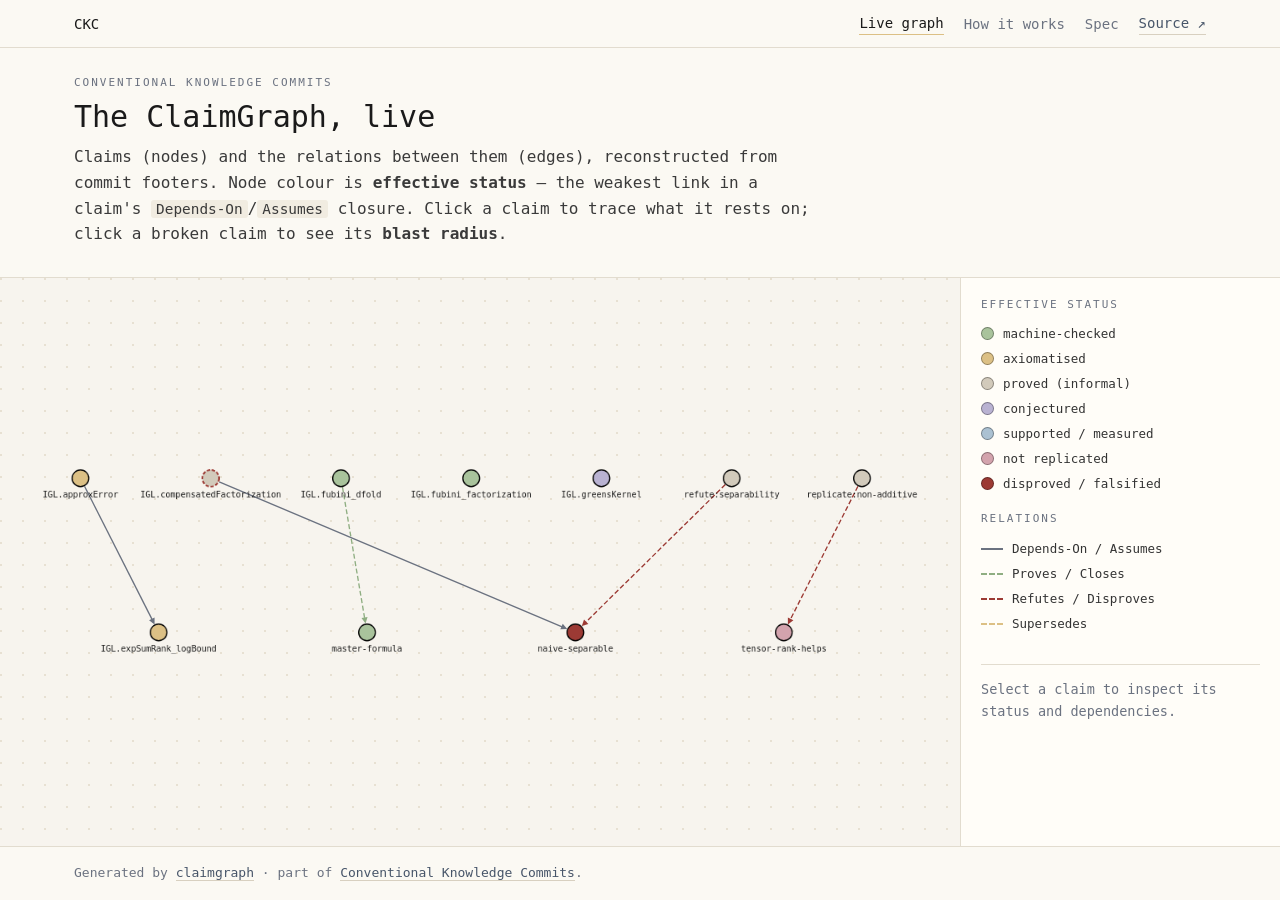
==== docs/index.html @ 16792a2f "docs: add didactic 'How it works' one-pager with D2 pipeline diagram A new how-it-works.html explain" ====
<!DOCTYPE html>
<html lang="en">
<head>
<meta charset="utf-8">
<meta name="viewport" content="width=device-width, initial-scale=1">
<title>ClaimGraph · CKC</title>
<link rel="icon" href="data:image/svg+xml,%3Csvg%20xmlns='http://www.w3.org/2000/svg'%20viewBox='0%200%2032%2032'%3E%3Crect%20width='32'%20height='32'%20fill='%23f7f4ee'/%3E%3Cpath%20d='M9%206V26H27'%20stroke='%231a1a1a'%20stroke-width='2.4'%20fill='none'/%3E%3Ccircle%20cx='20'%20cy='13'%20r='3.4'%20fill='%23a9c39c'%20stroke='%231a1a1a'%20stroke-width='1.2'/%3E%3C/svg%3E">
<link rel="stylesheet" href="assets/claimgraph.css">
</head>
<body>
<nav class="nav"><div class="wrap">
  <a class="home" href="https://conventional-knowledge-commits.org/">CKC</a>
  <span class="sp"></span>
  <a href="index.html" class="here" style="border-bottom:1.5px solid var(--ochre);color:var(--ink)">Live graph</a>
  <a href="how-it-works.html">How it works</a>
  <a href="https://conventional-knowledge-commits.org/impact-graph.html">Spec</a>
  <a class="ext" href="https://github.com/hotherio/claimgraph">Source ↗</a>
</div></nav>

<header class="hero"><div class="wrap">
  <div class="tag">Conventional Knowledge Commits</div>
  <h1>The ClaimGraph, live</h1>
  <p class="lede">Claims (nodes) and the relations between them (edges), reconstructed from commit
  footers. Node colour is <b>effective status</b> — the weakest link in a claim's
  <code>Depends-On</code>/<code>Assumes</code> closure. Click a claim to trace what it rests on;
  click a broken claim to see its <b>blast radius</b>.</p>
</div></header>

<main class="board">
  <div id="cy" aria-label="ClaimGraph visualization"></div>
  <aside id="panel" class="panel">
    <div class="legend">
      <div class="tag">Effective status</div>
      <ul class="swatches" id="status-legend"></ul>
      <div class="tag">Relations</div>
      <ul class="swatches" id="edge-legend"></ul>
    </div>
    <div id="detail" class="detail">
      <p class="hint">Select a claim to inspect its status and dependencies.</p>
    </div>
  </aside>
</main>

<footer><div class="wrap">
  Generated by <a href="https://github.com/hotherio/claimgraph">claimgraph</a> ·
  part of <a href="https://conventional-knowledge-commits.org/">Conventional Knowledge Commits</a>.
</div></footer>

<script src="assets/vendor/cytoscape.min.js"></script>
<script src="assets/claimgraph.js"></script>
</body>
</html>
---- docs/assets/claimgraph.css ----
:root{
  --paper:#f7f4ee; --panel:#fffdf8; --ink:#1a1a1a; --muted:#6b7280; --slate:#475569;
  --rule:#e2dccf; --rule-2:#d8d0c0;
  --warm:#e4d4ba; --cool:#abc1d2; --sage:#a9c39c; --ochre:#dcc085; --rose:#d3a3ad;
  --danger:#9c3a34; --stone:#d2cabb; --lav:#b9b2d2;
  --mono:'SF Mono',Menlo,Monaco,Consolas,'DejaVu Sans Mono','Courier New',monospace;
}
*{box-sizing:border-box}
body{margin:0;background:var(--paper);color:var(--ink);font-family:var(--mono);
  font-size:16px;line-height:1.6;-webkit-font-smoothing:antialiased;
  display:flex;flex-direction:column;min-height:100vh}
.wrap{max-width:1180px;margin:0 auto;padding:0 24px;width:100%}
a{color:var(--slate);text-decoration:none;border-bottom:1px solid var(--rule-2)}
a:hover{color:var(--ink);border-color:var(--ink)}
code{background:#f1ece1;padding:1px 5px;border-radius:3px;font-size:.9em}
.tag{font-size:11px;letter-spacing:2px;text-transform:uppercase;color:var(--muted);margin-bottom:8px}

.nav{border-bottom:1px solid var(--rule);background:#fbf9f3}
.nav .wrap{display:flex;flex-wrap:wrap;gap:4px 20px;align-items:center;padding:12px 24px;font-size:14px}
.nav .home{font-weight:500;border:0;color:var(--ink)}
.nav .home:hover{color:var(--danger)}
.nav .sp{flex:1}
.nav a{border:0;color:var(--muted)}
.nav a:hover{color:var(--ink)}
.nav a.ext{color:var(--slate);border-bottom:1px solid var(--rule-2)}

.hero{border-bottom:1px solid var(--rule);background:#fbf9f3}
.hero .wrap{padding:26px 24px 30px}
.hero h1{font-weight:500;font-size:30px;line-height:1.15;margin:0 0 10px}
.lede{margin:0;max-width:760px;color:#3a3a3a}

.board{flex:1;display:grid;grid-template-columns:1fr 320px;gap:0;min-height:560px}
#cy{height:100%;min-height:560px;background:
  radial-gradient(circle at 1px 1px, #e7e0d2 1px, transparent 0) 0 0/22px 22px,
  var(--paper)}
.panel{border-left:1px solid var(--rule);background:var(--panel);padding:18px 20px;overflow-y:auto}

.legend{padding-bottom:14px;border-bottom:1px solid var(--rule);margin-bottom:14px}
.swatches{list-style:none;margin:0 0 14px;padding:0;font-size:12.5px}
.swatches li{display:flex;align-items:center;gap:9px;padding:2.5px 0;color:#333}
.swatches .dot{width:13px;height:13px;border-radius:50%;border:1px solid rgba(0,0,0,.35);flex:none}
.swatches .line{width:22px;height:0;border-top-width:2.5px;border-top-style:solid;flex:none}

.detail .hint{color:var(--muted);font-size:13.5px}
.detail h2{font-size:15px;font-weight:500;margin:0 0 4px;word-break:break-all}
.detail .kind{font-size:11px;letter-spacing:1.5px;text-transform:uppercase;color:var(--muted);margin-bottom:12px}
.detail .stmt{font-size:13.5px;color:#333;margin:0 0 14px;line-height:1.5}
.detail dl{margin:0;font-size:13px}
.detail dt{color:var(--muted);font-size:11px;letter-spacing:1px;text-transform:uppercase;margin-top:10px}
.detail dd{margin:2px 0 0}
.detail .pill{display:inline-block;padding:2px 9px;border-radius:11px;font-size:12px;border:1px solid rgba(0,0,0,.28)}
.detail .flag{margin-top:14px;padding:9px 11px;border-radius:4px;background:#f7e9e7;
  border:1px solid #e3c4c0;color:var(--danger);font-size:12.5px}

footer{border-top:1px solid var(--rule);background:#fbf9f3;font-size:13px;color:var(--muted)}
footer .wrap{padding:16px 24px}

@media (max-width:820px){
  .board{grid-template-columns:1fr}
  .panel{border-left:0;border-top:1px solid var(--rule)}
}

/* ── how-it-works one-pager ─────────────────────────────────────────── */
.prose{flex:1}
.prose .wrap{max-width:840px;padding-top:14px;padding-bottom:48px}
.prose section{margin:34px 0}
.prose h2{font-weight:500;font-size:21px;margin:0 0 10px;line-height:1.25}
.prose h2 .n{color:var(--muted);font-weight:400;margin-right:10px}
.prose h3{font-weight:500;font-size:15px;margin:22px 0 6px}
.prose p{margin:0 0 12px;color:#2c2a26}
.prose ul{margin:0 0 12px;padding-left:20px;color:#2c2a26}
.prose li{margin:4px 0}
.prose strong{font-weight:600}

/* full-bleed figure for the pipeline diagram */
figure.diagram{margin:22px 0;background:var(--panel);border:1px solid var(--rule);
  border-radius:8px;padding:18px 16px;overflow-x:auto}
figure.diagram img{display:block;width:100%;min-width:720px;height:auto}
figure.diagram figcaption{color:var(--muted);font-size:12.5px;margin-top:10px;text-align:center}

/* code + example commit */
pre.code{background:#f3eee3;border:1px solid var(--rule);border-left:3px solid var(--stone);
  border-radius:5px;padding:13px 15px;overflow-x:auto;font-size:13px;line-height:1.55;margin:0 0 12px}
pre.code .c{color:var(--muted)}
pre.commit{background:var(--panel);border:1px solid var(--rule);border-left:3px solid var(--sage);
  border-radius:5px;padding:13px 15px;overflow-x:auto;font-size:13px;line-height:1.6;margin:0 0 12px}
pre.commit .tok{color:var(--slate);font-weight:600}
pre.commit .rel{color:#7a5cab;font-weight:600}
pre.commit .brk{color:var(--danger);font-weight:600}
pre.commit .st{color:#5d7e4f;font-weight:600}

/* callout */
.callout{background:#f0f3ee;border:1px solid #cdd9c6;border-radius:6px;padding:13px 16px;
  margin:16px 0;font-size:13.5px;color:#39432f}
.callout b{color:#2e3a26}

/* two-column for the computed views */
.cols{display:grid;grid-template-columns:1fr 1fr;gap:16px;margin:14px 0}
.card{background:var(--panel);border:1px solid var(--rule);border-radius:7px;padding:15px 16px}
.card h3{margin:0 0 6px}
.card p{font-size:13px;margin:0 0 8px}

/* status pills (mirror the viewer colours) */
.pill{display:inline-block;padding:1px 8px;border-radius:11px;font-size:12px;border:1px solid rgba(0,0,0,.28);white-space:nowrap}
.pill.mc{background:#a9c39c55;border-color:#8fae82}
.pill.ax{background:#dcc08555;border-color:#bd9a55}
.pill.dis{background:#9c3a3422;border-color:#c07a74;color:var(--danger)}
.pill.pi{background:#d2cabb55;border-color:#b6ad9b}

.cta{display:flex;flex-wrap:wrap;gap:12px;margin:22px 0 6px}
.btn{border:1px solid var(--rule-2);background:var(--panel);color:var(--ink);
  padding:9px 18px;border-radius:4px;font-size:14px;border-bottom-width:1px}
.btn:hover{border-color:var(--ink);background:#fff}
.btn.primary{background:var(--sage);border-color:#8fae82}
.btn.primary:hover{background:#9bba8d;border-color:var(--ink)}

@media (max-width:680px){ .cols{grid-template-columns:1fr} }
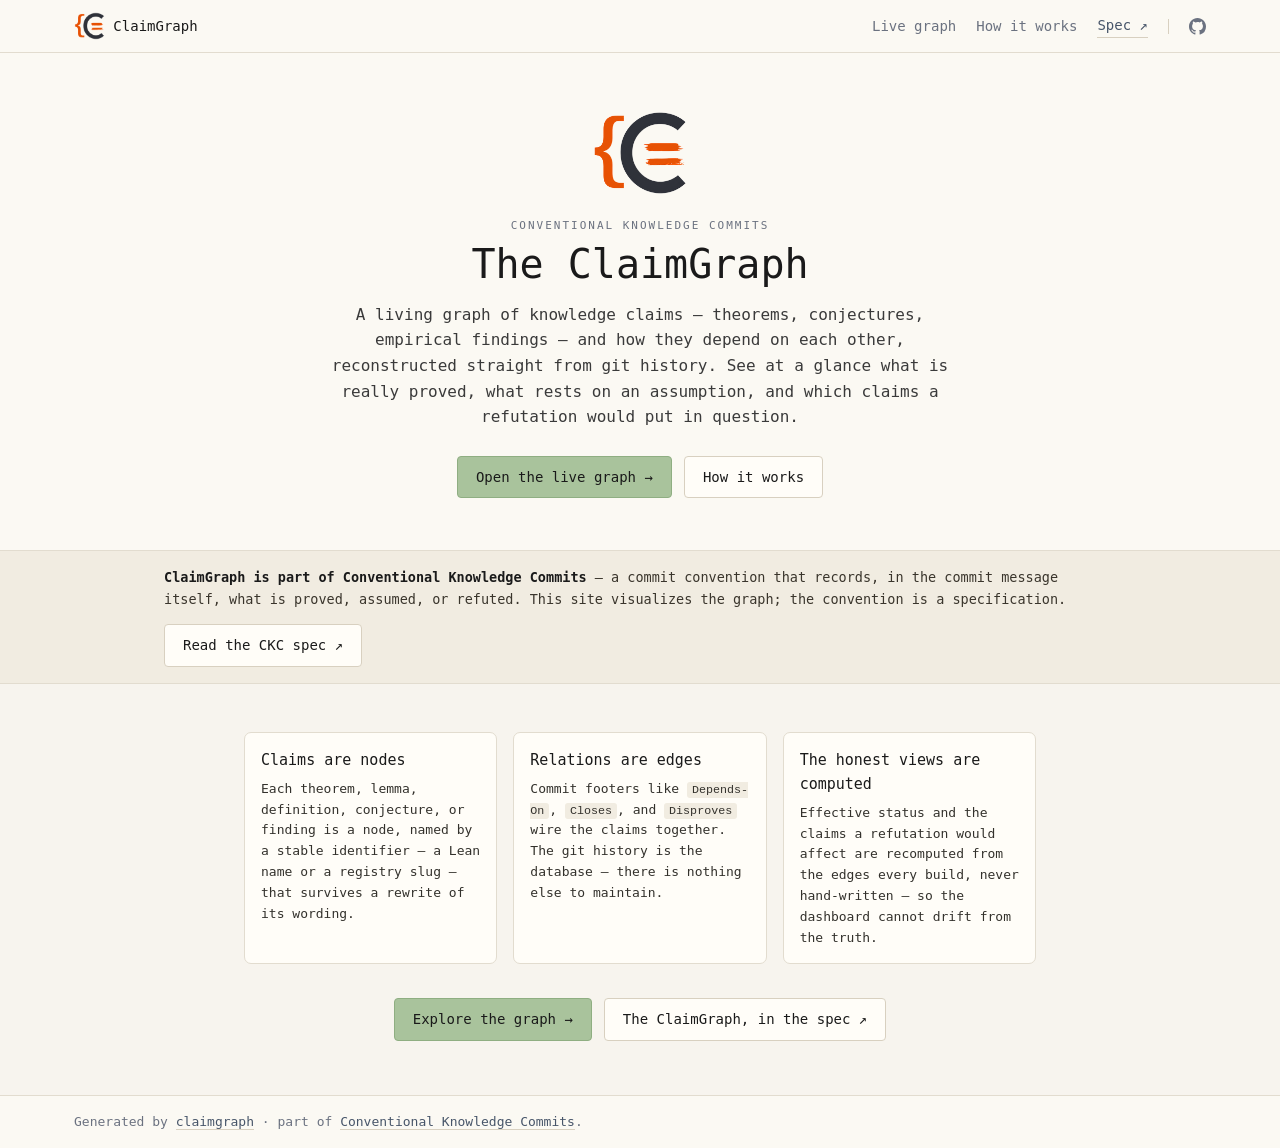
==== commit 3996a5be: "feat(site): landing page, CKC logo + GitHub icon, vertical diagram; rename blast-radius to affected " ====
--- a/docs/index.html
+++ b/docs/index.html
@@ -3,50 +3,71 @@
 <head>
 <meta charset="utf-8">
 <meta name="viewport" content="width=device-width, initial-scale=1">
-<title>ClaimGraph · CKC</title>
-<link rel="icon" href="data:image/svg+xml,%3Csvg%20xmlns='http://www.w3.org/2000/svg'%20viewBox='0%200%2032%2032'%3E%3Crect%20width='32'%20height='32'%20fill='%23f7f4ee'/%3E%3Cpath%20d='M9%206V26H27'%20stroke='%231a1a1a'%20stroke-width='2.4'%20fill='none'/%3E%3Ccircle%20cx='20'%20cy='13'%20r='3.4'%20fill='%23a9c39c'%20stroke='%231a1a1a'%20stroke-width='1.2'/%3E%3C/svg%3E">
+<title>ClaimGraph · Conventional Knowledge Commits</title>
+<meta name="description" content="A living graph of knowledge claims and how they depend on each other, reconstructed from git history — part of Conventional Knowledge Commits.">
+<link rel="icon" type="image/png" href="assets/favicon.png">
+<link rel="apple-touch-icon" href="assets/apple-touch-icon.png">
 <link rel="stylesheet" href="assets/claimgraph.css">
 </head>
 <body>
 <nav class="nav"><div class="wrap">
-  <a class="home" href="https://conventional-knowledge-commits.org/">CKC</a>
+  <a class="home" href="index.html"><img class="brand" src="assets/logo.png" width="384" height="343" alt="">ClaimGraph</a>
   <span class="sp"></span>
-  <a href="index.html" class="here" style="border-bottom:1.5px solid var(--ochre);color:var(--ink)">Live graph</a>
+  <a href="graph.html">Live graph</a>
   <a href="how-it-works.html">How it works</a>
-  <a href="https://conventional-knowledge-commits.org/impact-graph.html">Spec</a>
-  <a class="ext" href="https://github.com/hotherio/claimgraph">Source ↗</a>
+  <a class="ext" href="https://conventional-knowledge-commits.org/">Spec ↗</a>
+  <span class="navsep"></span>
+  <a class="gh" href="https://github.com/hotherio/claimgraph" aria-label="GitHub repository" title="GitHub repository"><svg viewBox="0 0 16 16" width="17" height="17" aria-hidden="true"><path fill="currentColor" d="M8 0C3.58 0 0 3.58 0 8c0 3.54 2.29 6.53 5.47 7.59.4.07.55-.17.55-.38 0-.19-.01-.82-.01-1.49-2.01.37-2.53-.49-2.69-.94-.09-.23-.48-.94-.82-1.13-.28-.15-.68-.52-.01-.53.63-.01 1.08.58 1.23.82.72 1.21 1.87.87 2.33.66.07-.52.28-.87.51-1.07-1.78-.2-3.64-.89-3.64-3.95 0-.87.31-1.59.82-2.15-.08-.2-.36-1.02.08-2.12 0 0 .67-.21 2.2.82a7.6 7.6 0 0 1 2-.27c.68 0 1.36.09 2 .27 1.53-1.04 2.2-.82 2.2-.82.44 1.1.16 1.92.08 2.12.51.56.82 1.27.82 2.15 0 3.07-1.87 3.75-3.65 3.95.29.25.54.73.54 1.48 0 1.07-.01 1.93-.01 2.2 0 .21.15.46.55.38A8.01 8.01 0 0 0 16 8c0-4.42-3.58-8-8-8z"/></svg></a>
 </div></nav>
 
-<header class="hero"><div class="wrap">
+<header class="lhero"><div class="wrap">
+  <img class="lhero-logo" src="assets/logo.png" alt="Conventional Knowledge Commits">
   <div class="tag">Conventional Knowledge Commits</div>
-  <h1>The ClaimGraph, live</h1>
-  <p class="lede">Claims (nodes) and the relations between them (edges), reconstructed from commit
-  footers. Node colour is <b>effective status</b> — the weakest link in a claim's
-  <code>Depends-On</code>/<code>Assumes</code> closure. Click a claim to trace what it rests on;
-  click a broken claim to see its <b>blast radius</b>.</p>
+  <h1>The ClaimGraph</h1>
+  <p class="llede">A living graph of knowledge claims — theorems, conjectures, empirical findings —
+  and how they depend on each other, reconstructed straight from git history. See at a glance what
+  is really proved, what rests on an assumption, and which claims a refutation would put in question.</p>
+  <div class="cta lcta">
+    <a class="btn primary" href="graph.html">Open the live graph →</a>
+    <a class="btn" href="how-it-works.html">How it works</a>
+  </div>
 </div></header>
 
-<main class="board">
-  <div id="cy" aria-label="ClaimGraph visualization"></div>
-  <aside id="panel" class="panel">
-    <div class="legend">
-      <div class="tag">Effective status</div>
-      <ul class="swatches" id="status-legend"></ul>
-      <div class="tag">Relations</div>
-      <ul class="swatches" id="edge-legend"></ul>
+<div class="specband"><div class="wrap">
+  <div><b>ClaimGraph is part of Conventional Knowledge Commits</b> — a commit convention that records,
+  in the commit message itself, what is proved, assumed, or refuted. This site visualizes the graph;
+  the convention is a specification.</div>
+  <a class="btn" href="https://conventional-knowledge-commits.org/">Read the CKC spec ↗</a>
+</div></div>
+
+<main class="prose"><div class="wrap">
+  <section class="features">
+    <div class="card">
+      <h3>Claims are nodes</h3>
+      <p>Each theorem, lemma, definition, conjecture, or finding is a node, named by a stable
+      identifier — a Lean name or a registry slug — that survives a rewrite of its wording.</p>
     </div>
-    <div id="detail" class="detail">
-      <p class="hint">Select a claim to inspect its status and dependencies.</p>
+    <div class="card">
+      <h3>Relations are edges</h3>
+      <p>Commit footers like <code>Depends-On</code>, <code>Closes</code>, and <code>Disproves</code>
+      wire the claims together. The git history is the database — there is nothing else to maintain.</p>
     </div>
-  </aside>
-</main>
+    <div class="card">
+      <h3>The honest views are computed</h3>
+      <p>Effective status and the claims a refutation would affect are recomputed from the edges
+      every build, never hand-written — so the dashboard cannot drift from the truth.</p>
+    </div>
+  </section>
+
+  <div class="cta" style="justify-content:center;margin-top:26px">
+    <a class="btn primary" href="graph.html">Explore the graph →</a>
+    <a class="btn" href="https://conventional-knowledge-commits.org/impact-graph.html">The ClaimGraph, in the spec ↗</a>
+  </div>
+</div></main>
 
 <footer><div class="wrap">
   Generated by <a href="https://github.com/hotherio/claimgraph">claimgraph</a> ·
   part of <a href="https://conventional-knowledge-commits.org/">Conventional Knowledge Commits</a>.
 </div></footer>
-
-<script src="assets/vendor/cytoscape.min.js"></script>
-<script src="assets/claimgraph.js"></script>
 </body>
 </html>
--- a/docs/assets/claimgraph.css
+++ b/docs/assets/claimgraph.css
@@ -17,12 +17,19 @@
 
 .nav{border-bottom:1px solid var(--rule);background:#fbf9f3}
 .nav .wrap{display:flex;flex-wrap:wrap;gap:4px 20px;align-items:center;padding:12px 24px;font-size:14px}
-.nav .home{font-weight:500;border:0;color:var(--ink)}
+.nav .home{font-weight:500;border:0;color:var(--ink);display:inline-flex;align-items:center;gap:8px}
 .nav .home:hover{color:var(--danger)}
+.nav .home .brand{height:28px;width:auto;display:block}
 .nav .sp{flex:1}
 .nav a{border:0;color:var(--muted)}
 .nav a:hover{color:var(--ink)}
+.nav a.here{color:var(--ink);border-bottom:1.5px solid var(--ochre)}
 .nav a.ext{color:var(--slate);border-bottom:1px solid var(--rule-2)}
+.nav a.ext:hover{color:var(--ink);border-color:var(--ink)}
+.nav .navsep{width:1px;height:15px;background:var(--rule-2)}
+.nav a.gh{border:0;color:var(--muted);display:inline-flex;align-items:center;padding:0}
+.nav a.gh:hover{color:var(--ink)}
+.nav a.gh svg{display:block}
 
 .hero{border-bottom:1px solid var(--rule);background:#fbf9f3}
 .hero .wrap{padding:26px 24px 30px}
@@ -115,3 +122,22 @@
 .btn.primary:hover{background:#9bba8d;border-color:var(--ink)}
 
 @media (max-width:680px){ .cols{grid-template-columns:1fr} }
+
+/* ── landing page ───────────────────────────────────────────────────── */
+.lhero{border-bottom:1px solid var(--rule);background:#fbf9f3;text-align:center}
+.lhero .wrap{max-width:800px;padding:56px 24px 46px}
+.lhero-logo{height:88px;width:auto;margin:0 auto 20px;display:block}
+.lhero h1{font-weight:500;font-size:40px;line-height:1.08;margin:4px 0 16px}
+.llede{font-size:16px;color:#3a3a3a;margin:0 auto 26px;max-width:660px;line-height:1.6}
+.cta.lcta{justify-content:center}
+
+.specband{background:#f1ece1;border-bottom:1px solid var(--rule)}
+.specband .wrap{max-width:1000px;display:flex;flex-wrap:wrap;gap:14px 24px;
+  align-items:center;justify-content:space-between;padding:16px 24px;font-size:13.5px;color:#3a352c}
+.specband b{color:var(--ink)}
+.specband .btn{white-space:nowrap}
+
+.features{display:grid;grid-template-columns:repeat(3,1fr);gap:16px;margin:32px 0 8px}
+.features .card h3{margin:0 0 7px;font-size:15px}
+.features .card p{margin:0;font-size:13px;color:#33312c}
+@media (max-width:720px){ .features{grid-template-columns:1fr} }
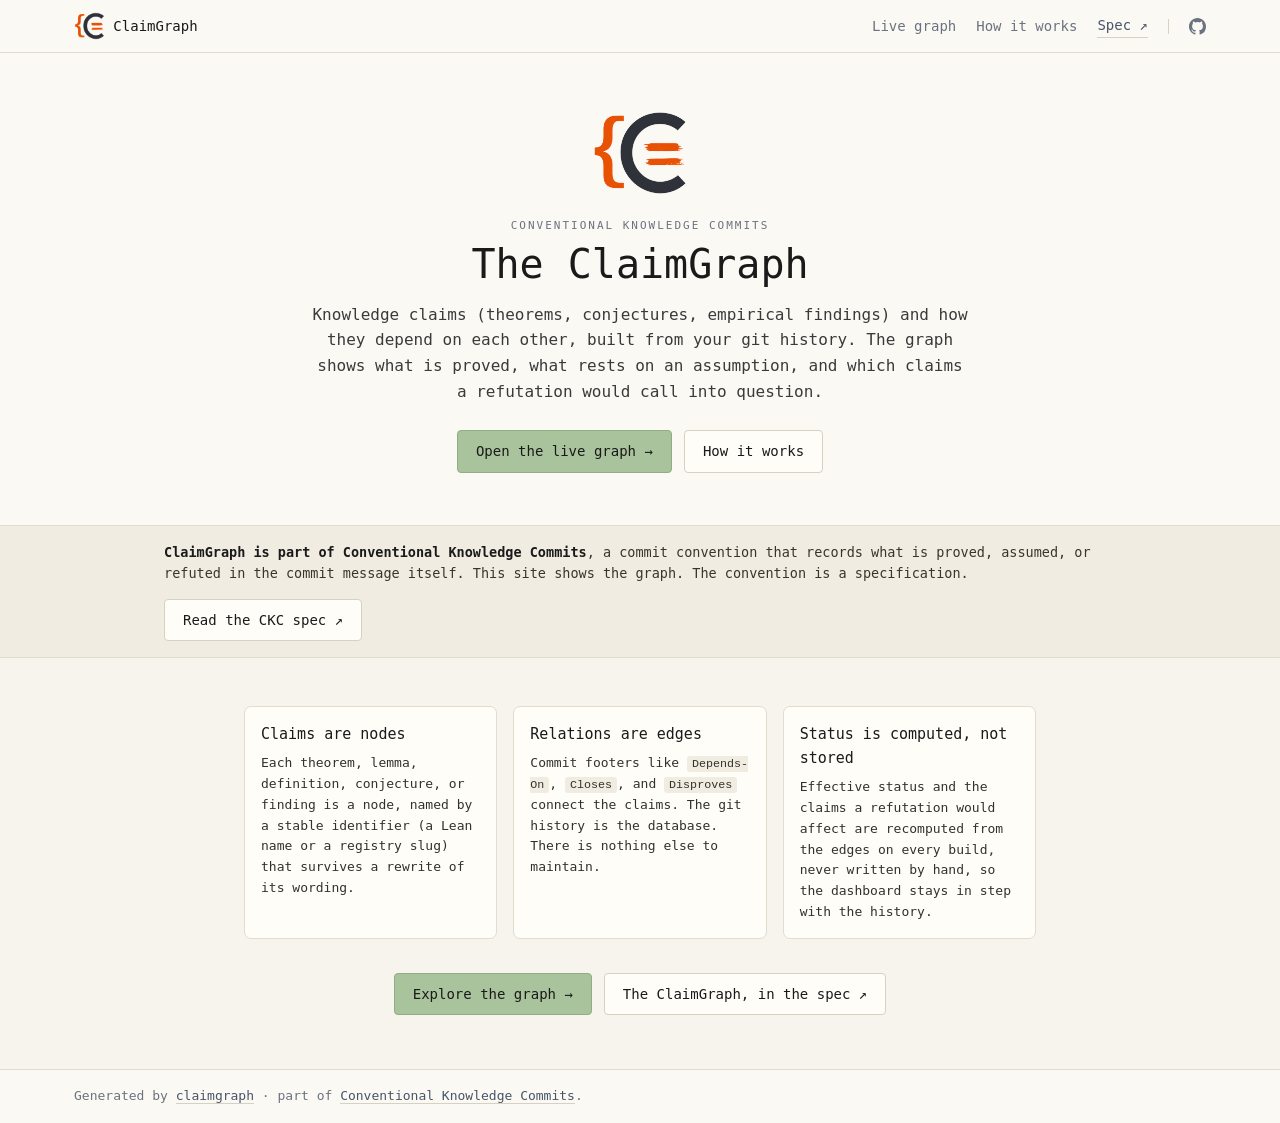
==== commit 4bda3c04: "docs: plain-voice copy pass, redraw pipeline diagram, match site favicon - Remove every em-dash and " ====
--- a/docs/index.html
+++ b/docs/index.html
@@ -4,7 +4,7 @@
 <meta charset="utf-8">
 <meta name="viewport" content="width=device-width, initial-scale=1">
 <title>ClaimGraph · Conventional Knowledge Commits</title>
-<meta name="description" content="A living graph of knowledge claims and how they depend on each other, reconstructed from git history — part of Conventional Knowledge Commits.">
+<meta name="description" content="A graph of knowledge claims and how they depend on each other, built from git history. Part of Conventional Knowledge Commits.">
 <link rel="icon" type="image/png" href="assets/favicon.png">
 <link rel="apple-touch-icon" href="assets/apple-touch-icon.png">
 <link rel="stylesheet" href="assets/claimgraph.css">
@@ -24,9 +24,9 @@
   <img class="lhero-logo" src="assets/logo.png" alt="Conventional Knowledge Commits">
   <div class="tag">Conventional Knowledge Commits</div>
   <h1>The ClaimGraph</h1>
-  <p class="llede">A living graph of knowledge claims — theorems, conjectures, empirical findings —
-  and how they depend on each other, reconstructed straight from git history. See at a glance what
-  is really proved, what rests on an assumption, and which claims a refutation would put in question.</p>
+  <p class="llede">Knowledge claims (theorems, conjectures, empirical findings) and how they depend
+  on each other, built from your git history. The graph shows what is proved, what rests on an
+  assumption, and which claims a refutation would call into question.</p>
   <div class="cta lcta">
     <a class="btn primary" href="graph.html">Open the live graph →</a>
     <a class="btn" href="how-it-works.html">How it works</a>
@@ -34,9 +34,9 @@
 </div></header>
 
 <div class="specband"><div class="wrap">
-  <div><b>ClaimGraph is part of Conventional Knowledge Commits</b> — a commit convention that records,
-  in the commit message itself, what is proved, assumed, or refuted. This site visualizes the graph;
-  the convention is a specification.</div>
+  <div><b>ClaimGraph is part of Conventional Knowledge Commits</b>, a commit convention that records
+  what is proved, assumed, or refuted in the commit message itself. This site shows the graph. The
+  convention is a specification.</div>
   <a class="btn" href="https://conventional-knowledge-commits.org/">Read the CKC spec ↗</a>
 </div></div>
 
@@ -45,17 +45,17 @@
     <div class="card">
       <h3>Claims are nodes</h3>
       <p>Each theorem, lemma, definition, conjecture, or finding is a node, named by a stable
-      identifier — a Lean name or a registry slug — that survives a rewrite of its wording.</p>
+      identifier (a Lean name or a registry slug) that survives a rewrite of its wording.</p>
     </div>
     <div class="card">
       <h3>Relations are edges</h3>
       <p>Commit footers like <code>Depends-On</code>, <code>Closes</code>, and <code>Disproves</code>
-      wire the claims together. The git history is the database — there is nothing else to maintain.</p>
+      connect the claims. The git history is the database. There is nothing else to maintain.</p>
     </div>
     <div class="card">
-      <h3>The honest views are computed</h3>
-      <p>Effective status and the claims a refutation would affect are recomputed from the edges
-      every build, never hand-written — so the dashboard cannot drift from the truth.</p>
+      <h3>Status is computed, not stored</h3>
+      <p>Effective status and the claims a refutation would affect are recomputed from the edges on
+      every build, never written by hand, so the dashboard stays in step with the history.</p>
     </div>
   </section>
 
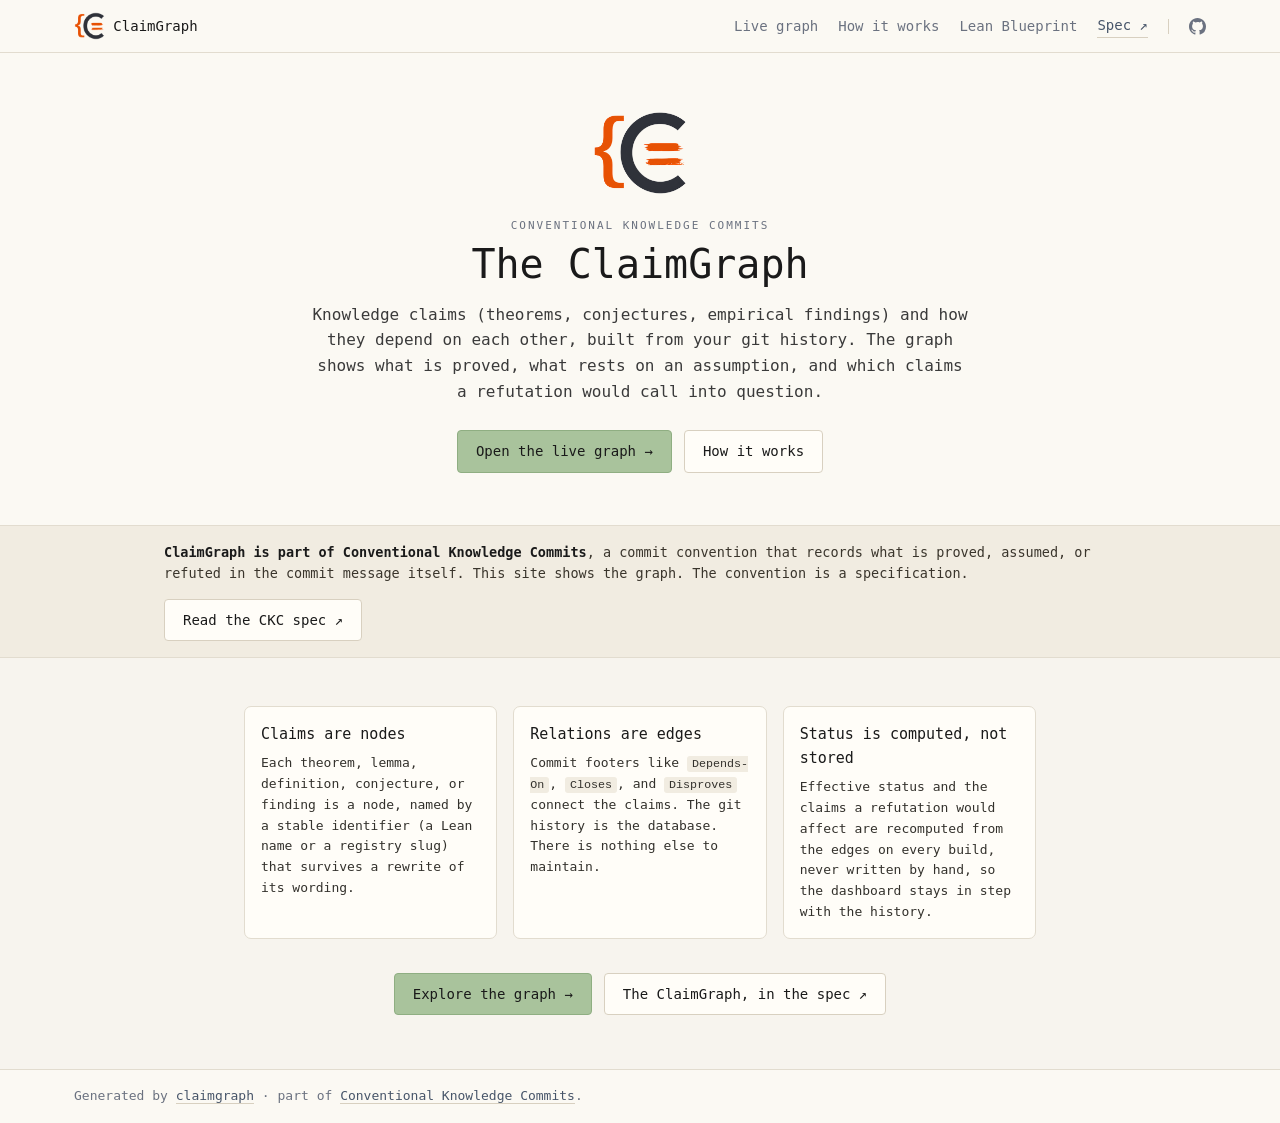
==== commit ebf2f12c: "feat: Lean Blueprint integration as the cross-history honesty layer claimgraph now ingests a Lean Bl" ====
--- a/docs/index.html
+++ b/docs/index.html
@@ -15,6 +15,7 @@
   <span class="sp"></span>
   <a href="graph.html">Live graph</a>
   <a href="how-it-works.html">How it works</a>
+  <a href="blueprint.html">Lean Blueprint</a>
   <a class="ext" href="https://conventional-knowledge-commits.org/">Spec ↗</a>
   <span class="navsep"></span>
   <a class="gh" href="https://github.com/hotherio/claimgraph" aria-label="GitHub repository" title="GitHub repository"><svg viewBox="0 0 16 16" width="17" height="17" aria-hidden="true"><path fill="currentColor" d="M8 0C3.58 0 0 3.58 0 8c0 3.54 2.29 6.53 5.47 7.59.4.07.55-.17.55-.38 0-.19-.01-.82-.01-1.49-2.01.37-2.53-.49-2.69-.94-.09-.23-.48-.94-.82-1.13-.28-.15-.68-.52-.01-.53.63-.01 1.08.58 1.23.82.72 1.21 1.87.87 2.33.66.07-.52.28-.87.51-1.07-1.78-.2-3.64-.89-3.64-3.95 0-.87.31-1.59.82-2.15-.08-.2-.36-1.02.08-2.12 0 0 .67-.21 2.2.82a7.6 7.6 0 0 1 2-.27c.68 0 1.36.09 2 .27 1.53-1.04 2.2-.82 2.2-.82.44 1.1.16 1.92.08 2.12.51.56.82 1.27.82 2.15 0 3.07-1.87 3.75-3.65 3.95.29.25.54.73.54 1.48 0 1.07-.01 1.93-.01 2.2 0 .21.15.46.55.38A8.01 8.01 0 0 0 16 8c0-4.42-3.58-8-8-8z"/></svg></a>
@@ -61,7 +62,7 @@
 
   <div class="cta" style="justify-content:center;margin-top:26px">
     <a class="btn primary" href="graph.html">Explore the graph →</a>
-    <a class="btn" href="https://conventional-knowledge-commits.org/impact-graph.html">The ClaimGraph, in the spec ↗</a>
+    <a class="btn" href="https://conventional-knowledge-commits.org/0.1.0/en/claimgraph.html">The ClaimGraph, in the spec ↗</a>
   </div>
 </div></main>
 
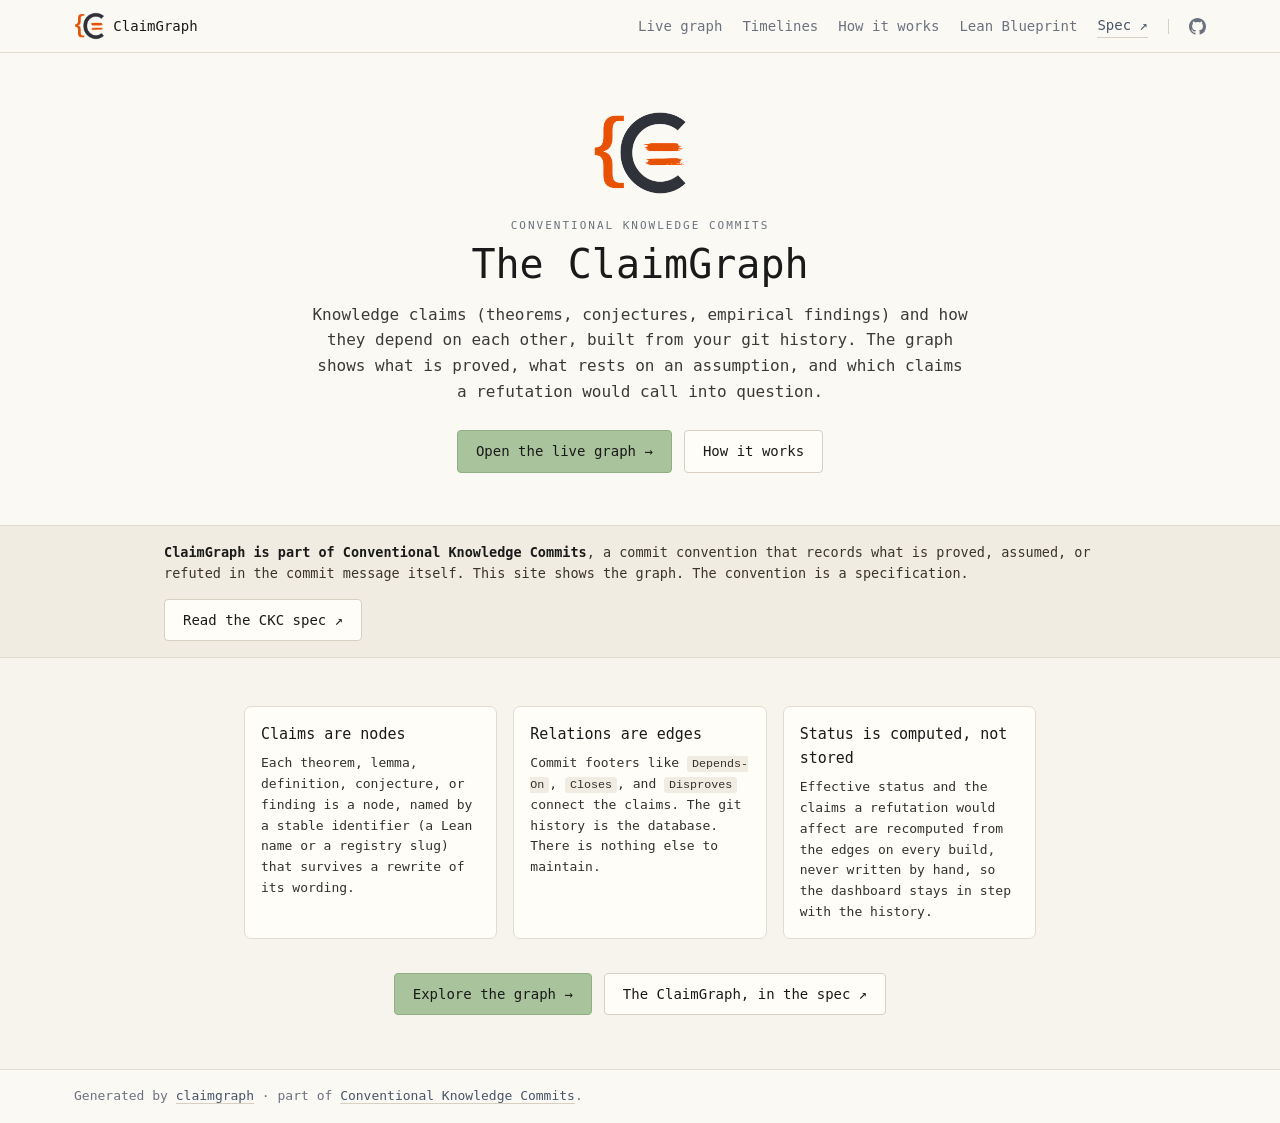
==== commit 52d7ec4b: "docs(site): add a Timelines gallery and WeakPFR to the live examples Adds docs/timelines.html (a gal" ====
--- a/docs/index.html
+++ b/docs/index.html
@@ -7,6 +7,16 @@
 <meta name="description" content="A graph of knowledge claims and how they depend on each other, built from git history. Part of Conventional Knowledge Commits.">
 <link rel="icon" type="image/png" href="assets/favicon.png">
 <link rel="apple-touch-icon" href="assets/apple-touch-icon.png">
+<meta property="og:type" content="website">
+<meta property="og:site_name" content="ClaimGraph">
+<meta property="og:title" content="The ClaimGraph">
+<meta property="og:description" content="A graph of knowledge claims and how they depend on each other, built from git history.">
+<meta property="og:url" content="https://claimgraph.conventional-knowledge-commits.org/">
+<meta property="og:image" content="https://claimgraph.conventional-knowledge-commits.org/assets/og/home.png">
+<meta property="og:image:width" content="1200">
+<meta property="og:image:height" content="630">
+<meta name="twitter:card" content="summary_large_image">
+<meta name="twitter:image" content="https://claimgraph.conventional-knowledge-commits.org/assets/og/home.png">
 <link rel="stylesheet" href="assets/claimgraph.css">
 </head>
 <body>
@@ -14,6 +24,7 @@
   <a class="home" href="index.html"><img class="brand" src="assets/logo.png" width="384" height="343" alt="">ClaimGraph</a>
   <span class="sp"></span>
   <a href="graph.html">Live graph</a>
+  <a href="timelines.html">Timelines</a>
   <a href="how-it-works.html">How it works</a>
   <a href="blueprint.html">Lean Blueprint</a>
   <a class="ext" href="https://conventional-knowledge-commits.org/">Spec ↗</a>
--- a/docs/assets/claimgraph.css
+++ b/docs/assets/claimgraph.css
@@ -32,11 +32,19 @@
 .nav a.gh svg{display:block}
 
 .hero{border-bottom:1px solid var(--rule);background:#fbf9f3}
-.hero .wrap{padding:26px 24px 30px}
+.hero .wrap{padding:26px 24px 30px;position:relative}
 .hero h1{font-weight:500;font-size:30px;line-height:1.15;margin:0 0 10px}
 .lede{margin:0;max-width:760px;color:#3a3a3a}
+.picker{position:absolute;top:24px;right:24px;display:flex;align-items:center;gap:8px;font-size:11px;letter-spacing:1px;text-transform:uppercase;color:var(--muted)}
+.picker select{font-family:var(--mono);font-size:13px;letter-spacing:0;text-transform:none;color:var(--ink);background:var(--panel);border:1px solid var(--rule-2);border-radius:3px;padding:5px 8px;cursor:pointer}
+.picker select:hover{border-color:var(--ink)}
+@media(max-width:640px){.picker{position:static;margin-bottom:14px}}
 
 .board{flex:1;display:grid;grid-template-columns:1fr 320px;gap:0;min-height:560px}
+.panel-btn{display:block;width:100%;margin-bottom:14px;font-family:var(--mono);font-size:13px;
+  cursor:pointer;background:var(--panel);border:1px solid var(--rule-2);border-radius:4px;
+  padding:7px 11px;color:var(--ink);text-align:center}
+.panel-btn:hover{border-color:var(--ink);background:#fff}
 #cy{height:100%;min-height:560px;background:
   radial-gradient(circle at 1px 1px, #e7e0d2 1px, transparent 0) 0 0/22px 22px,
   var(--paper)}
@@ -95,6 +103,9 @@
 pre.commit .rel{color:#7a5cab;font-weight:600}
 pre.commit .brk{color:var(--danger);font-weight:600}
 pre.commit .st{color:#5d7e4f;font-weight:600}
+/* inline taxonomy emphasis: a real validity gap (red) vs a coverage warning (ochre) */
+.brk{color:var(--danger);font-weight:600}
+.warn{color:#9a7a1e;font-weight:600}
 
 /* callout */
 .callout{background:#f0f3ee;border:1px solid #cdd9c6;border-radius:6px;padding:13px 16px;
@@ -141,3 +152,13 @@
 .features .card h3{margin:0 0 7px;font-size:15px}
 .features .card p{margin:0;font-size:13px;color:#33312c}
 @media (max-width:720px){ .features{grid-template-columns:1fr} }
+
+/* timeline replay transport (shown only for graphs built with --timeline) */
+.transport{display:flex;align-items:center;gap:10px;margin-top:16px;flex-wrap:wrap}
+.transport[hidden]{display:none}
+.tl-btn{font-family:var(--mono);font-size:13px;cursor:pointer;color:var(--ink);
+  background:var(--panel);border:1px solid var(--rule-2);border-radius:4px;padding:5px 11px}
+.tl-btn:hover{border-color:var(--ink)}
+.tl-range{flex:1 1 240px;min-width:180px;accent-color:var(--danger);cursor:pointer}
+.tl-label{flex:1 1 100%;font-size:12px;color:var(--muted);white-space:nowrap;overflow:hidden;
+  text-overflow:ellipsis}
